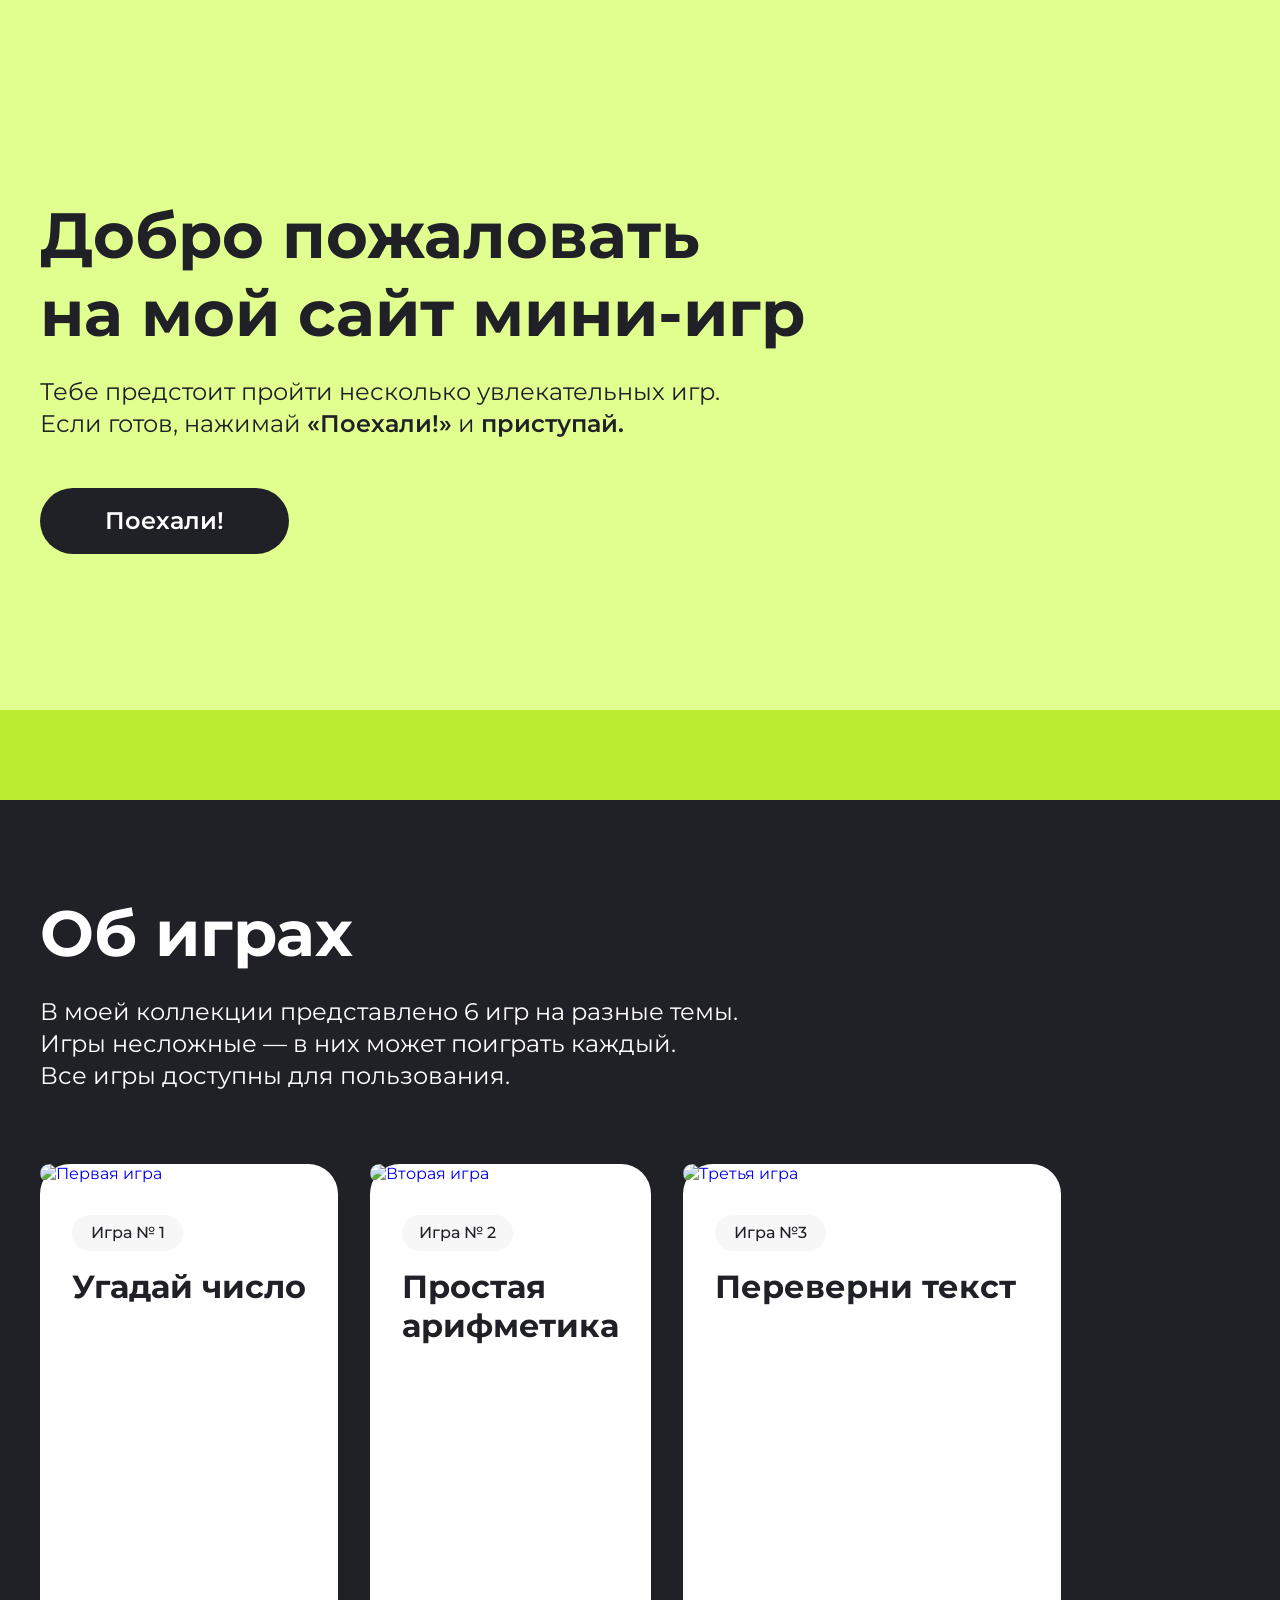
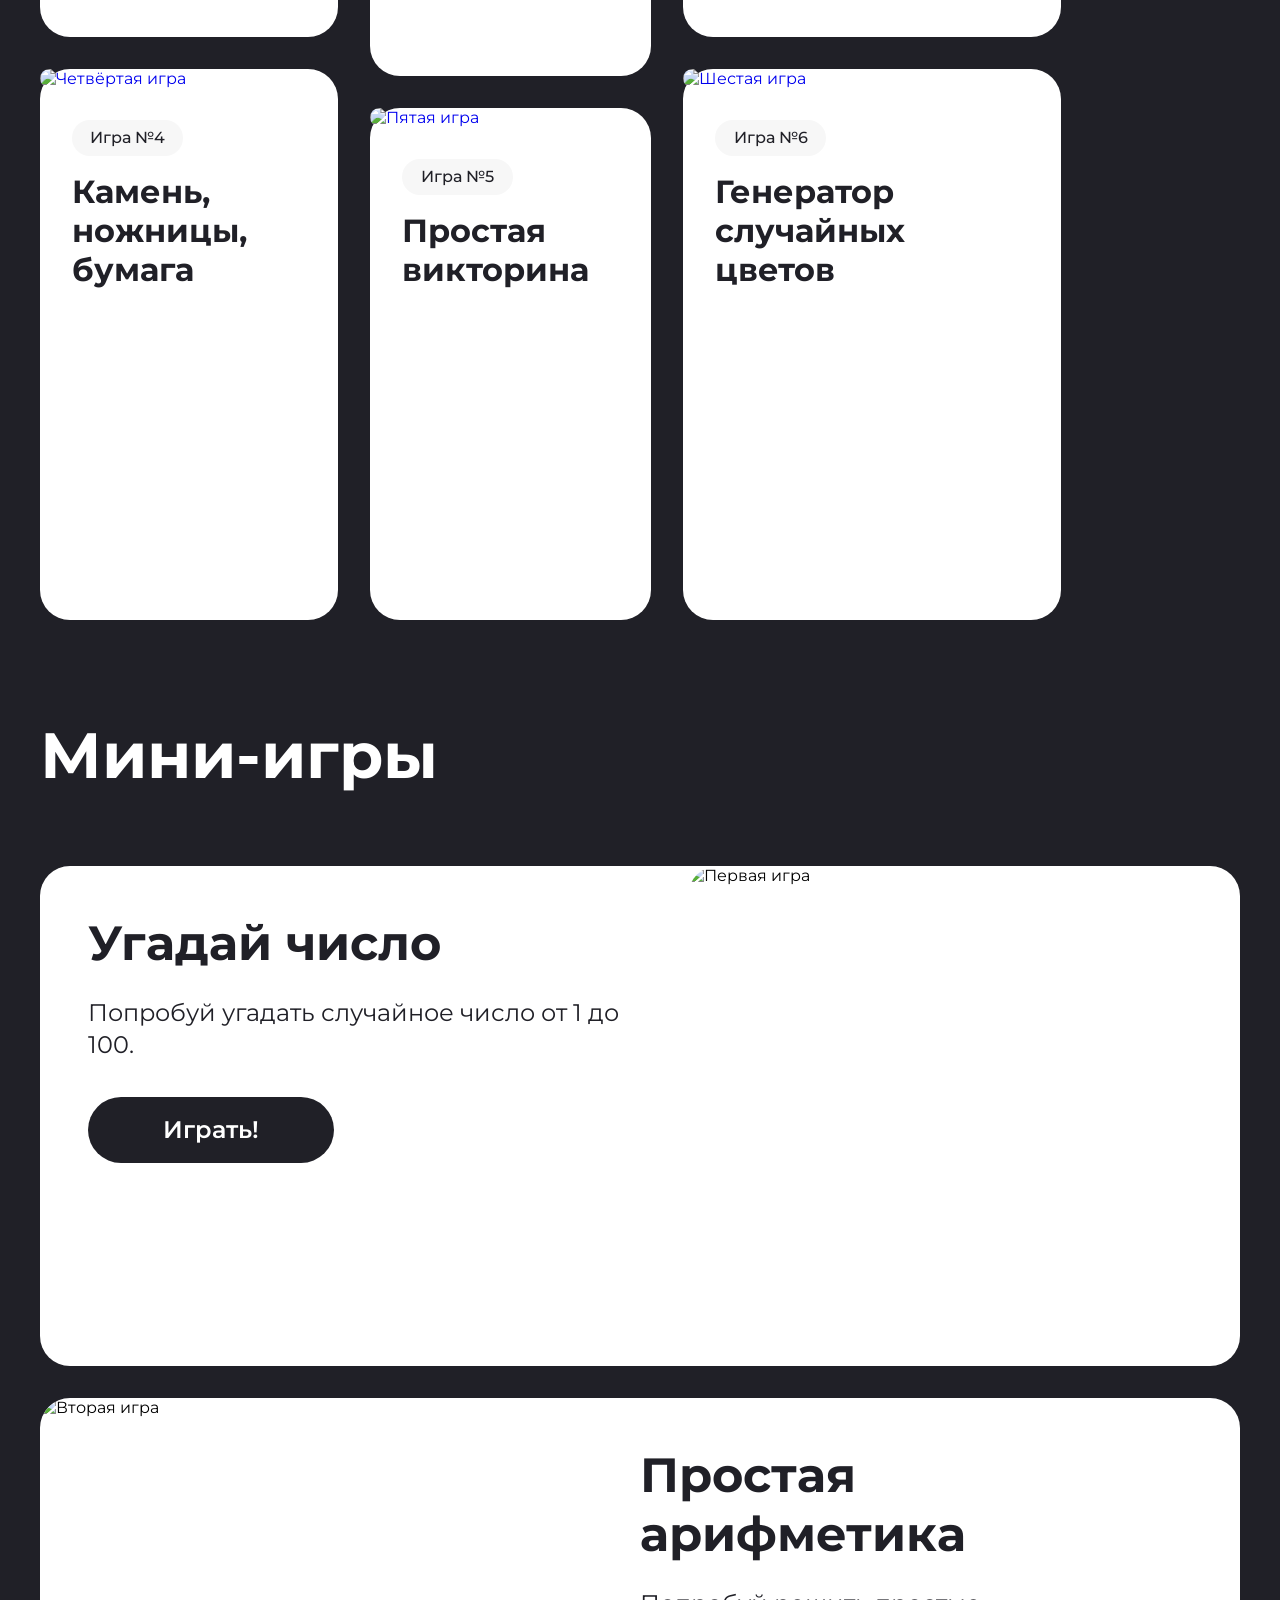
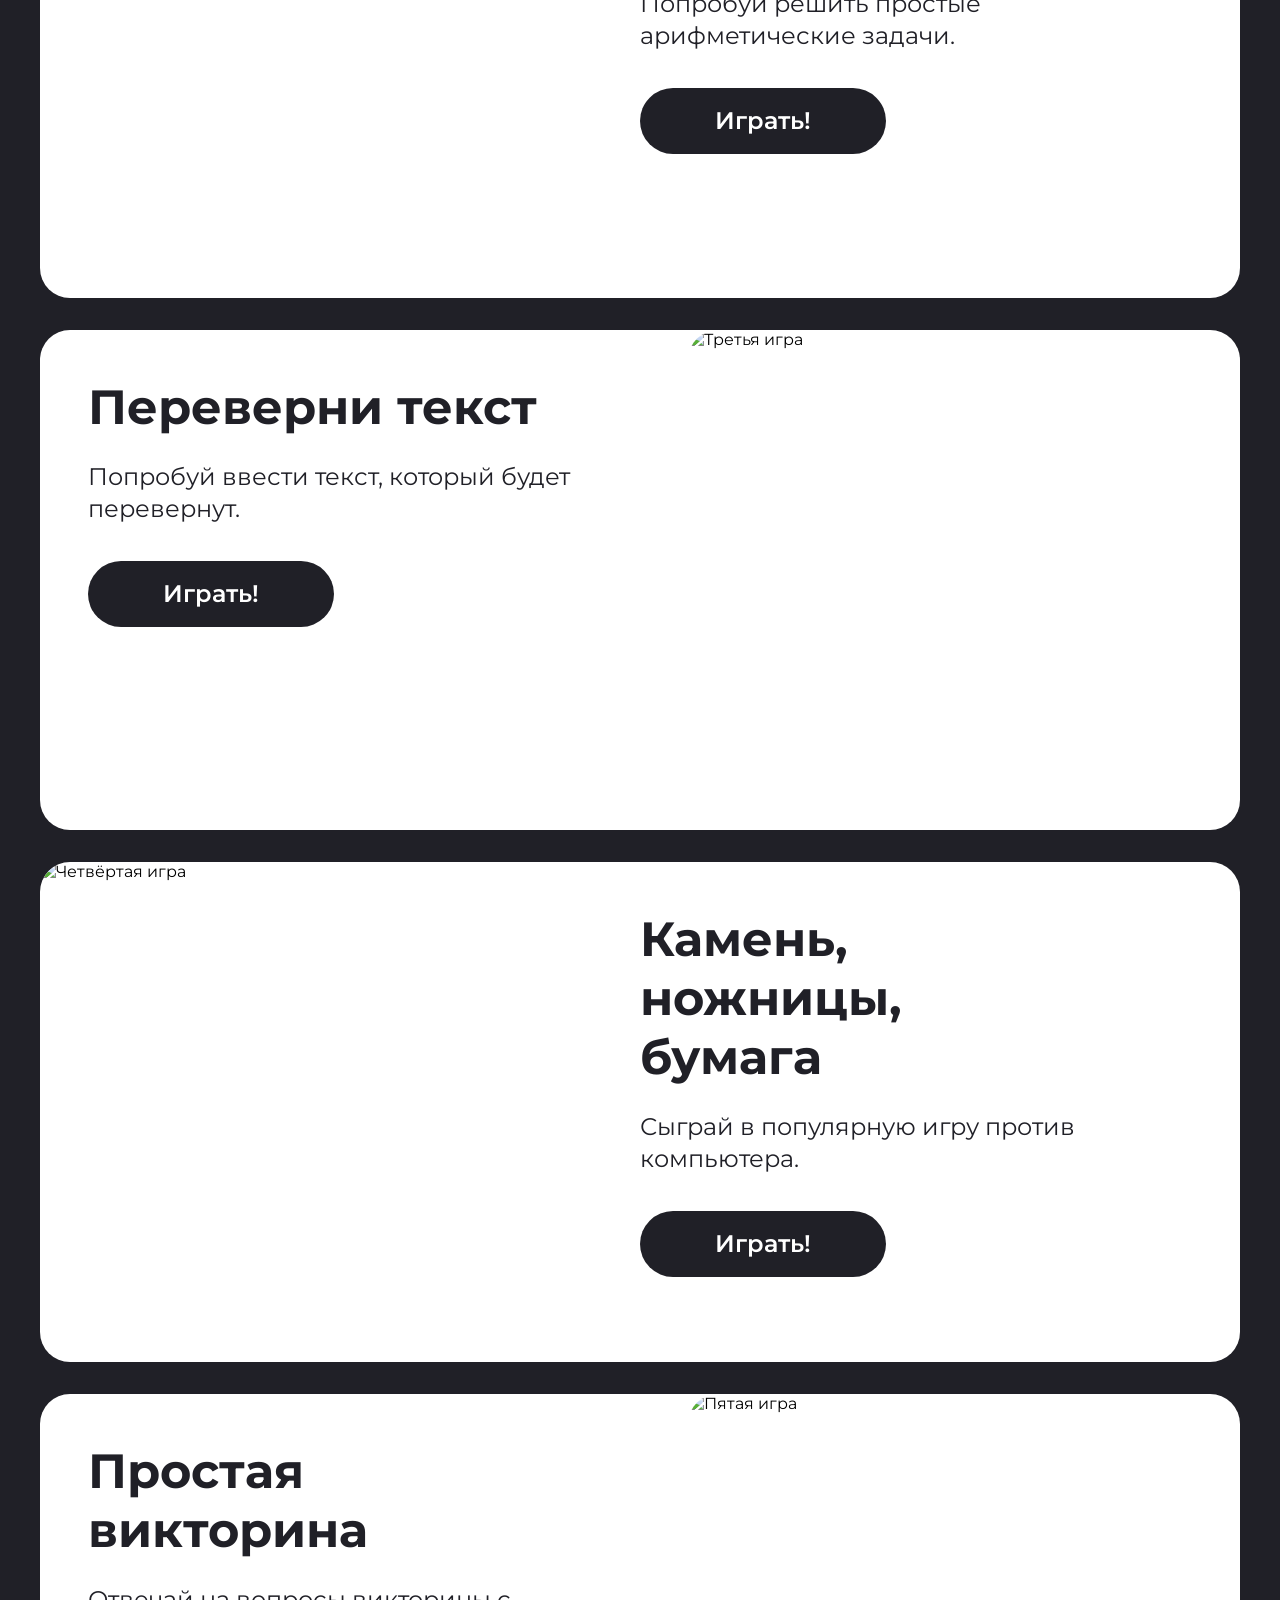
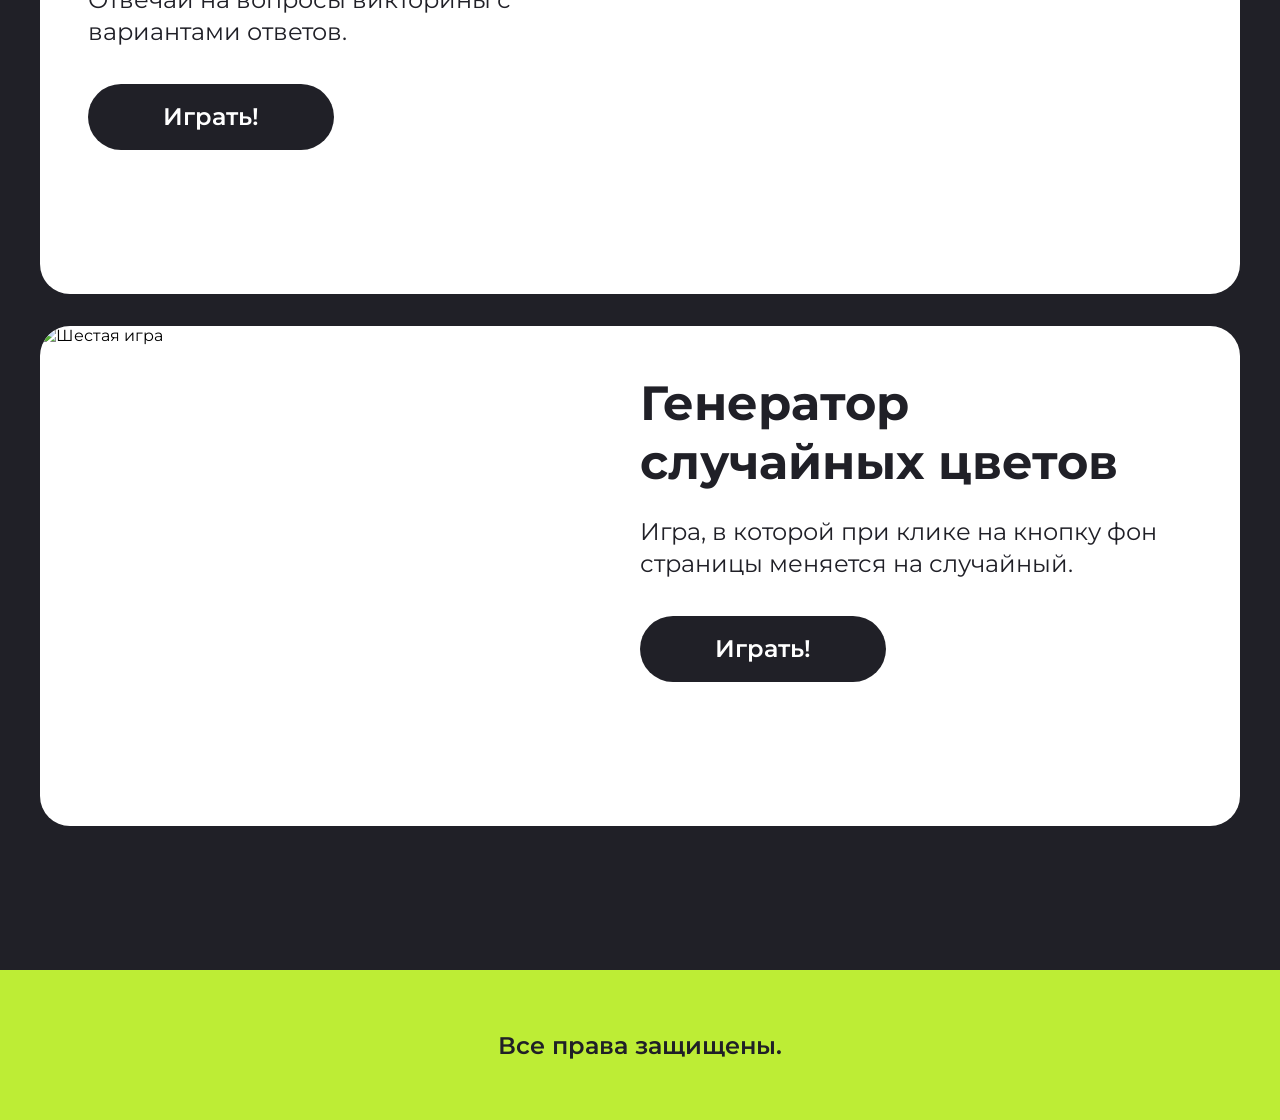
==== index.html @ 0d1b06c2 "Merge pull request #9 from tashidzen/hw-9 Выполнены задания по блоку "Основы работы DOM"." ====
<!DOCTYPE html>
<html lang="en">
<head>
    <meta charset="UTF-8">
    <meta name="viewport" content="width=device-width, initial-scale=1.0">
    <title>Homework1</title>
    <link href="https://fonts.googleapis.com/css2?family=Montserrat:ital,wght@0,100..900;1,100..900&display=swap" rel="stylesheet">
    <link rel="stylesheet" href="style.css">
    <script>
        function firstGame(){
            let num = Math.ceil(Math.random() * 100);
            // console.log(num); // раскомментировать эту строку для проверки
            let userNum = prompt(`Введите целое число от 1 до 100`);
            if (userNum === null) {
                return; // При нажатии на "Отмена", игра завершится
            } else {
                userNum = Number(userNum);
                if (isNaN(userNum)) {
                    alert(`Вы ввели нечисловое значение`);
                } else {
                    while (userNum != num || userNum === num){
                        if (userNum > num) {
                            alert(`Загаданное число меньше введенного Вами`);
                        } else if (userNum < num) {
                            alert(`Загаданное число больше введенного Вами`);
                        } else {
                            alert(`Вы угадали!`);
                            break;
                        }
                        userNum = prompt(`Введите целое число от 1 до 100`);
                        if (userNum === null) {
                            return; // При нажатии на "Отмена", игра завершится
                        } else {
                            userNum = Number(userNum);
                        }
                    }
                }
            }
        }

        function secondGame(){
            let countOfRounds = Number(prompt(`Введите количество раундов:`));
            for (let j = 0; j < countOfRounds; j++){
                let num1 = Math.ceil(Math.random() * 100);
                let num2 = Math.ceil(Math.random() * 100);
                const signs = ['+', '-', '*', '/'];
                let i = Math.floor(Math.random()*4);
                let result = 0;
                switch (i){
                    case 0: 
                        result = num1 + num2; 
                        break;
                    case 1: 
                        result = num1 - num2; 
                        break;
                    case 2: 
                        result = num1 * num2; 
                        break;
                    case 3:
                        while (num1 % num2 !== 0){
                            num1 = Math.ceil(Math.random() * 100);
                            num2 = Math.ceil(Math.random() * 100);
                            if (num1 % num2 === 0){
                                result = num1 / num2; 
                                break;
                            }
                        }
                }
                let userResult = Number(prompt(`Сколько будет ${num1} ${signs[i]} ${num2} ? Введите ответ:`));
                if (userResult === result){
                    alert(`Верно!`);
                } else {
                    alert(`Неверно! Правильный ответ ${result}.`);
                }
            }
        }

        function thirdGame(){
            let userStr = prompt(`Введите текст:`);
            const arr = userStr.split('');
            arr.reverse();
            let reverseStr = arr.join('');
            alert(`Перевёрнутый текст: ${reverseStr}.`);
        }

        function fourthGame(){
            let userChoice = prompt("Введите свой выбор: камень, ножницы или бумага?");
            if (userChoice === null) return;
            userChoice = userChoice.toLowerCase();
            while (userChoice !== null && userChoice !== "камень" && userChoice !== "ножницы" && userChoice !== "бумага"){
                const wantContinue = confirm("Введено отличное от предложенного выбора значение. Повторим игру?");
                if (!wantContinue) {
                    return;
                }
                userChoice = prompt("Введите свой выбор: камень, ножницы или бумага?");
                userChoice = userChoice.toLowerCase();
            }

            const array = ["камень", "ножницы", "бумага"];
            let index = Math.floor(Math.random() * 3);
            let computerChoice = array[index];

            if (userChoice === computerChoice){
                alert(`Ваш выбор: ${userChoice}, выбор соперника: ${computerChoice}. У вас ничья!`)
            } else if ((userChoice === "камень" && computerChoice === "ножницы") || 
                       (userChoice === "ножницы" && computerChoice === "бумага") ||
                       (userChoice === "бумага" && computerChoice === "камень")) {
                alert(`Ваш выбор: ${userChoice}, выбор соперника: ${computerChoice}. Вы выиграли!`)
            } else {
                alert(`Ваш выбор: ${userChoice}, выбор соперника: ${computerChoice}. Вы проиграли :(`)
            }
        }

        function fifthGame(){
        // Массив вопросов и правильных ответов
            const quiz = [
                {
                    question: "Какой цвет у неба?",
                    options: ["1. Красный", "2. Синий", "3. Зеленый"],
                    correctAnswer: 2 // номер правильного ответа
                },
                {
                    question: "Сколько дней в неделе?",
                    options: ["1. Шесть", "2. Семь", "3. Восемь"],
                    correctAnswer: 2
                },
                {
                    question: "Сколько у человека пальцев на одной руке?",
                    options: ["1. Четыре", "2. Пять", "3. Шесть"],
                    correctAnswer: 2
                }
            ];
            
            let correct = 0;
            for (i  = 0; i < quiz.length; i++){
                let userAnswer = Number(prompt(`Введите номер (цифрой) правильного ответа на вопрос "${quiz[i].question}". Варианты ответов: ${quiz[i].options}`));
                if(userAnswer === quiz[i].correctAnswer){
                    correct++;
                }
            }
            alert(`Количество правильных ответов = ${correct}`);
        }
    </script>
</head>
<body>
    <header class="header">
        <div class="header__left-stars"></div>
        <div class="header__right-stars"></div>
        <section class="top center">
            <h1 class="top__heading">
                <span class="top__span">Добро пожаловать</span>
                <span class="top__span">на мой сайт мини-игр</span>
            </h1>
            <p class="top__description">Тебе предстоит пройти несколько увлекательных игр. Если готов, нажимай
                <span class= "top__description top__description--bold">«Поехали!»</span>
                и 
                <span class="top__description top__description--bold">приступай.</span>
                </p>
            <a href="#about-section" class="top__btn">Поехали!</a>
            <a href="#mini-games-section" class="top__btn-mobile">Поехали!</a>
        </section>
        <div class="running-line">
        </div>
    </header>
    <section class="about center">
        <h1 id="about-section" class="about__heading">Об играх</h1>
        <p class="about__description">
            <span class="about__span">В моей коллекции представлено 6 игр на разные темы.</span>
            <span class="about__span">Игры несложные — в них может поиграть каждый.</span>
            <span class="about__span">Все игры доступны для пользования.</span>
        </p>
        <div class="game">
            <div class="two-games">
                <article class="game__item game__item--minsize">
                    <a href="#game1">
                        <img class="game__img" src="./images/first_game.svg" alt="Первая игра">
                        <div class="game__block">
                            <span class="game__order">Игра № 1</span>
                            <h2 class="game__name">Угадай число</h2>
                        </div>
                    </a>
                </article>
                <article class="game__item game__item--maxsize">
                    <a href="#game4">
                        <img class="game__img" src="./images/fourth_game.jpg" alt="Четвёртая игра">
                        <div class="game__block">
                            <span class="game__order">Игра №4</span>
                            <h2 class="game__name">
                                <span class="game__test-transfer">Камень,</span>
                                <span class="game__test-transfer">ножницы,</span>
                                <span class="game__test-transfer">бумага</span>
                            </h2>
                        </div>
                    </a>
                </article>
            </div>
            <div class="two-games">
                <article class="game__item game__item--mediumsize">
                    <a href="#game2">
                        <img class="game__img" src="./images/second_game.svg" alt="Вторая игра">
                        <div class="game__block">
                            <span class="game__order">Игра № 2</span>
                            <h2 class="game__name">
                                <span class="game__test-transfer">Простая</span>
                                <span class="game__test-transfer">арифметика</span>
                            </h2>
                        </div>
                    </a>
                </article>                
                <article class="game__item game__item--mediumsize">
                    <a href="#game5">
                        <img class="game__img" src="./images/fifth_game.svg" alt="Пятая игра">
                        <div class="game__block">
                            <span class="game__order">Игра №5</span>
                            <h2 class="game__name">
                                <span class="game__test-transfer">Простая</span>
                                <span class="game__test-transfer">викторина</span>
                            </h2>
                        </div>
                    </a>
                </article>
            </div>
            <div class="two-games">
                <article class="game__item game__item--minsize">
                    <a href="#game3">
                        <img class="game__img" src="./images/third_game.svg" alt="Третья игра">
                        <div class="game__block">
                            <span class="game__order">Игра №3</span>
                            <h2 class="game__name">Переверни текст</h2>
                        </div>
                    </a>
                </article>
                <article class="game__item game__item--maxsize">
                    <a href="#game6">
                        <img class="game__img" src="./images/sixth_game.svg" alt="Шестая игра">
                        <div class="game__block">
                            <span class="game__order">Игра №6</span>
                            <h2 class="game__name">
                                <span>Генератор</span>
                                <span>случайных</span>
                                <span>цветов</span>
                            </h2>
                        </div>
                    </a>
                </article>
            </div>
        </div>
    </section>
    <section id="mini-games-section" class="mini-games center">
        <div class="mini-games__top-stars"></div>
        <div class="mini-games__bottom-stars"></div>
        <h1 class="mini-games__heading">Мини-игры</h1>
        <div class="game game--flex">
            <article id="game1" class="game__item game__item--mini-games">
                <img class="game__img" src="./images/first_game.svg" alt="Первая игра">
                <div class="game__block game__block--mini-games">
                    <h2 class="game__name game__name--mini-games">Угадай число</h2>
                    <p class="game__description">Попробуй угадать случайное число от 1 до 100.</p>
                    <button onclick="firstGame()" class="game__btn">Играть!</button>
                </div>
            </article>
            <article id="game2" class="game__item game__item--mini-games game__item--reverse">
                <img class="game__img" src="./images/second_game.svg" alt="Вторая игра">
                <div class="game__block game__block--mini-games">
                    <h2 class="game__name game__name--mini-games">
                        <span class="game__test-transfer">Простая</span>
                        <span class="game__test-transfer">арифметика</span>
                    </h2>
                    <p class="game__description">Попробуй решить простые арифметические задачи.</p>
                    <button onclick="secondGame()" class="game__btn">Играть!</button>
                </div>
            </article>
            <article id="game3" class="game__item game__item--mini-games">
                <img class="game__img" src="./images/third_game.svg" alt="Третья игра">
                <div class="game__block game__block--mini-games">
                    <h2 class="game__name game__name--mini-games">Переверни текст</h2>
                    <p class="game__description">Попробуй ввести текст, который будет перевернут.</p>
                    <button onclick="thirdGame()" class="game__btn">Играть!</button>
                </div>
            </article>
            <article id="game4" class="game__item game__item--mini-games game__item--reverse">
                <img class="game__img" src="./images/fourth_game.jpg" alt="Четвёртая игра">
                <div class="game__block game__block--mini-games">
                    <h2 class="game__name game__name--mini-games">
                        <span class="game__test-transfer">Камень,</span>
                        <span class="game__test-transfer">ножницы,</span>
                        <span class="game__test-transfer">бумага</span>
                    </h2>
                    <p class="game__description">Сыграй в популярную игру против компьютера.</p>
                    <button onclick="fourthGame()" class="game__btn">Играть!</button>
                </div>
            </article>
            <article id="game5" class="game__item game__item--mini-games">
                <img class="game__img" src="./images/fifth_game.svg" alt="Пятая игра">
                <div class="game__block game__block--mini-games">
                    <h2 class="game__name game__name--mini-games">
                        <span class="game__test-transfer">Простая</span>
                        <span class="game__test-transfer">викторина</span>
                    </h2>
                    <p class="game__description">Отвечай на вопросы викторины с вариантами ответов.</p>
                    <button onclick="fifthGame()" class="game__btn">Играть!</button>
                </div>
            </article>
            <article id="game6" class="game__item game__item--mini-games game__item--reverse">
                <img class="game__img" src="./images/sixth_game.svg" alt="Шестая игра">
                <div class="game__block game__block--mini-games">
                    <h2 class="game__name game__name--mini-games">
                        <span>Генератор</span>
                        <span>случайных</span>
                        <span>цветов</span>
                    </h2>
                    <p class="game__description">Игра, в которой при клике на кнопку фон страницы меняется на случайный.</p>
                    <button class="game__btn">Играть!</button>
                </div>
            </article>
        </div>
    </section>
    <footer class="footer">
        <p class="footer__text">Все права защищены.</p>
    </footer>
</body>
</html>
---- style.css ----
* {
  margin: 0;
  padding: 0;
  text-decoration: none;
  scroll-behavior: smooth;
}

body {
  font-family: "Montserrat", sans-serif;
}

button {
  font-family: inherit;
}

.center {
  padding-left: calc(50% - 600px);
  padding-right: calc(50% - 600px);
}

.header {
  height: 800px;
  background-color: #E1FF8F;
  background-image: url(./images/GroupStar.svg);
  background-position: right;
  background-repeat: no-repeat;
  z-index: 1;
  position: relative;
}
.header__left-stars {
  position: absolute;
  width: 100%;
  height: 100%;
}
.header__left-stars::before, .header__left-stars::after {
  content: "";
  position: absolute;
  display: block;
  background-repeat: no-repeat;
}
.header__left-stars::before {
  background-image: url(./images/LeftColorStar.svg);
  width: 57px;
  height: 57px;
  left: 63px;
  top: 94px;
}
.header__left-stars::after {
  background-image: url(./images/LeftStar.svg);
  width: 35px;
  height: 35px;
  left: 156px;
  top: 69px;
}
.header__right-stars {
  position: absolute;
  width: 100%;
  height: 100%;
}
.header__right-stars::before, .header__right-stars::after {
  content: "";
  position: absolute;
  display: block;
  background-repeat: no-repeat;
}
.header__right-stars::before {
  background-image: url(./images/RightColorStar.svg);
  width: 37px;
  height: 37px;
  left: 948px;
  top: 538px;
}
.header__right-stars::after {
  background-image: url(./images/RightStar.svg);
  width: 83px;
  height: 83px;
  left: 1013px;
  top: 568px;
}

.top {
  position: relative;
  padding-top: 196px;
  padding-bottom: 156px;
}
.top__heading {
  color: #202027;
  font-size: 64px;
  font-weight: 700;
  line-height: 78px;
  letter-spacing: 0;
  text-align: left;
  max-width: 768px;
}
.top__span {
  display: block;
}
.top__description {
  color: #202027;
  font-size: 24px;
  font-weight: 400;
  line-height: 32px;
  letter-spacing: 0;
  text-align: left;
  max-width: 720px;
  padding-top: 24px;
  padding-bottom: 48px;
}
.top__description--bold {
  font-weight: 600;
}
.top__btn {
  display: inline-block;
  padding: 16px 65px;
  background: #202027;
  color: #FFFFFF;
  border: none;
  border-radius: 60px;
  cursor: pointer;
  font-size: 24px;
  font-weight: 600;
  line-height: 141.69%;
  text-align: center;
  transition: 0.3s;
}
.top__btn:hover {
  background-color: #FFFFFF;
  color: #202027;
}
.top__btn-mobile {
  display: none;
}

.running-line {
  height: 90px;
  background-color: #BCEC30;
}

.about {
  padding-bottom: 50px;
  background-color: #202027;
  background-image: url(./images/BigStar.svg);
  background-position: right 111px;
  background-repeat: no-repeat;
}
.about::before, .about::after {
  content: "";
  position: absolute;
  display: block;
  z-index: 0;
}
.about::before {
  background-image: url(./images/MiniStarAboutGames.svg);
  background-repeat: no-repeat;
  width: 32px;
  height: 32px;
  left: 28px;
  top: 1570px;
}
.about::after {
  background-image: url(./images/BigStarAboutGames.svg);
  background-repeat: no-repeat;
  width: 55px;
  height: 55px;
  left: 45px;
  top: 1622px;
}
.about__heading {
  color: #FFFFFF;
  font-size: 64px;
  font-weight: 700;
  line-height: 78px;
  letter-spacing: 0;
  text-align: left;
  padding-top: 94px;
  margin-bottom: 24px;
}
.about__description {
  color: #FFFFFF;
  font-size: 24px;
  font-weight: 400;
  line-height: 32px;
  letter-spacing: 0;
  text-align: left;
  margin-bottom: 72px;
}
.about__span {
  display: block;
}

.game {
  display: flex;
  gap: 32px;
}
.game--flex {
  display: flex;
  flex-direction: column;
  align-items: center;
  gap: 32px;
}
.game__item {
  background-color: #FFFFFF;
  border-radius: 30px;
  max-width: 378px;
  width: 100%;
  display: flex;
  flex-direction: column;
  transition: transform 0.8s;
}
.game__item--minsize {
  min-height: 473px;
}
.game__item--mediumsize {
  min-height: 512px;
}
.game__item--maxsize {
  min-height: 551px;
}
.game__item--mini-games {
  background-color: #FFFFFF;
  border-radius: 30px;
  max-width: 1200px;
  width: 100%;
  height: 500px;
  display: flex;
  flex-direction: row-reverse;
  overflow: hidden;
}
.game__item--reverse {
  display: flex;
  flex-direction: row;
}
.game__item:hover {
  transform: scale(1.1);
}
.game__item--mini-games:hover {
  transition: none;
  transform: none;
}
.game__img {
  border-radius: 30px;
  width: 100%;
  height: auto;
  display: block;
}
.game__block {
  margin: 32px 32px 36px 32px;
  display: flex;
  flex-direction: column;
  gap: 16px;
  justify-content: flex-start;
}
.game__block--mini-games {
  margin: 48px 48px 203px 48px;
  display: block;
  max-width: 600px;
  width: 100%;
}
.game__order {
  box-sizing: border-box;
  border-radius: 53px;
  background-color: #F7F7F7;
  font-size: 16px;
  font-weight: 500;
  line-height: 110%;
  max-width: 111px;
  padding: 9px 16px;
  text-align: center;
  color: #202027;
}
.game__test-transfer {
  display: block;
}
.game__name {
  color: #202027;
  font-size: 32px;
  font-weight: 700;
  line-height: 39px;
}
.game__name--mini-games {
  margin-bottom: 24px;
  font-size: 48px;
  line-height: 59px;
  text-align: left;
}
.game__description {
  color: #202027;
  font-size: 24px;
  font-weight: 400;
  line-height: 32px;
  letter-spacing: 0;
  text-align: left;
  margin-bottom: 36px;
}
.game__btn {
  color: #FFFFFF;
  font-size: 24px;
  font-weight: 600;
  line-height: 141.69%;
  letter-spacing: 0;
  text-align: center;
  border-radius: 60px;
  background: #202027;
  border: none;
  padding: 16px 75px;
  transition: 0.3s;
}
.game__btn:hover {
  background-color: #FFFFFF;
  color: #202027;
  border: 1px solid #202027;
}

.two-games {
  display: flex;
  flex-direction: column;
  gap: 32px;
}

.mini-games {
  padding-top: 46px;
  padding-bottom: 144px;
  background-color: #202027;
}
.mini-games__top-stars::before, .mini-games__top-stars::after {
  content: "";
  position: absolute;
  display: block;
  z-index: 0;
}
.mini-games__top-stars::before {
  background-image: url(./images/MiniStarAboutGames.svg);
  background-repeat: no-repeat;
  width: 35px;
  height: 35px;
  left: 1281px;
  top: 2363px;
}
.mini-games__top-stars::after {
  background-image: url(./images/BigStarAboutGames.svg);
  background-repeat: no-repeat;
  width: 69px;
  height: 69px;
  left: 1326px;
  top: 2396px;
}
.mini-games__bottom-stars::before, .mini-games__bottom-stars::after {
  content: "";
  position: absolute;
  display: block;
  z-index: 0;
}
.mini-games__bottom-stars::before {
  background-image: url(./images/MiniStarAboutGames.svg);
  background-repeat: no-repeat;
  width: 41px;
  height: 41px;
  left: 1249px;
  top: 5684px;
  transform: rotate(-5.45deg);
}
.mini-games__bottom-stars::after {
  background-image: url(./images/BigStarAboutGames.svg);
  background-repeat: no-repeat;
  width: 69px;
  height: 69px;
  left: 1319px;
  top: 5636px;
  transform: rotate(-5.45deg);
}
.mini-games__heading {
  color: #FFFFFF;
  font-size: 64px;
  font-weight: 700;
  line-height: 78px;
  letter-spacing: 0;
  text-align: left;
  margin-bottom: 72px;
}

.footer {
  background-color: #BDED35;
  height: 150px;
}
.footer__text {
  color: #202027;
  font-size: 24px;
  font-weight: 600;
  line-height: 29px;
  letter-spacing: 0;
  text-align: center;
  padding-top: 61px;
}

@media (min-width: 768px) and (max-width: 1024px) {
  .center {
    padding-left: calc(50% - 344px);
    padding-right: calc(50% - 344px);
  }
  .header__left-stars::before {
    left: 38px;
    top: 97px;
  }
  .header__left-stars::after {
    left: 92px;
    top: 64px;
  }
  .header__right-stars::before {
    left: 273px;
    top: 557px;
  }
  .header__right-stars::after {
    left: 304px;
    top: 580px;
  }
  .game {
    flex-direction: column;
    align-items: center;
  }
  .game--flex {
    gap: 24px;
  }
  .game__item--mini-games {
    width: 343px;
    height: 100%;
    flex-direction: column;
  }
  .game__item--reverse {
    flex-direction: column;
  }
  .game__img {
    display: block;
    overflow: hidden;
  }
  .game__block--mini-games {
    margin: 29px 29px 33px 29px;
    display: block;
    width: 284px;
  }
  .game__name--mini-games {
    font-size: 32px;
    font-weight: 700;
    line-height: 39px;
    text-align: left;
    margin-bottom: 16px;
  }
  .game__description {
    font-size: 16px;
    line-height: 20px;
    margin-bottom: 32px;
  }
  .game__btn {
    font-size: 16px;
    border-radius: 60px;
    border: none;
    padding: 16px 110px;
  }
  .game__btn:hover {
    background-color: #202027;
    color: #FFFFFF;
    border: none;
  }
  .mini-games {
    padding-top: 48px;
    padding-bottom: 10px;
  }
}
@media (max-width: 767px) {
  .center {
    padding-left: 41px;
    padding-right: 41px;
  }
  .header {
    height: 700px;
    background-image: url(./images/MobileBigStar.svg);
    background-position: top right;
  }
  .header__left-stars::before {
    width: 35px;
    height: 35px;
    background-size: contain;
    left: 38px;
    top: 97px;
  }
  .header__left-stars::after {
    width: 21px;
    height: 21px;
    background-size: contain;
    left: 92px;
    top: 64px;
  }
  .header__right-stars::before {
    width: 18px;
    height: 18px;
    background-size: contain;
    left: 273px;
    top: 557px;
  }
  .header__right-stars::after {
    width: 39px;
    height: 41px;
    background-size: contain;
    left: 304px;
    top: 580px;
  }
  .top {
    padding-top: 147px;
    padding-bottom: 131px;
    display: flex;
    height: 371px;
    flex-direction: column;
    justify-content: center;
  }
  .top__heading {
    font-size: 40px;
    line-height: 49px;
    text-align: center;
  }
  .top__description {
    font-size: 16px;
    line-height: 20px;
    text-align: center;
    padding-bottom: 36px;
  }
  .top__btn {
    display: none;
  }
  .top__btn-mobile {
    padding: 16px 103px;
    font-size: 16px;
    font-weight: 600;
    text-align: center;
    max-width: 285px;
    box-sizing: border-box;
    margin: 0 auto;
    display: inline-block;
    background: #202027;
    color: #FFFFFF;
    border: none;
    border-radius: 60px;
    cursor: pointer;
    line-height: 142%;
  }
  .running-line {
    height: 52px;
  }
  .about {
    display: none;
  }
  .game--flex {
    gap: 24px;
  }
  .game__item--mini-games {
    width: 343px;
    height: 100%;
    flex-direction: column;
  }
  .game__item--reverse {
    flex-direction: column;
  }
  .game__img {
    display: block;
    overflow: hidden;
  }
  .game__block--mini-games {
    margin: 29px 29px 33px 29px;
    display: block;
    width: 284px;
  }
  .game__name--mini-games {
    font-size: 32px;
    font-weight: 700;
    line-height: 39px;
    text-align: left;
    margin-bottom: 16px;
  }
  .game__description {
    font-size: 16px;
    line-height: 20px;
    margin-bottom: 32px;
  }
  .game__btn {
    font-size: 16px;
    border-radius: 60px;
    border: none;
    padding: 16px 110px;
  }
  .game__btn:hover {
    background-color: #202027;
    color: #FFFFFF;
    border: none;
  }
  .mini-games {
    padding-top: 48px;
    padding-bottom: 10px;
  }
  .mini-games__top-stars::before, .mini-games__top-stars::after {
    display: none;
  }
  .mini-games__bottom-stars::before, .mini-games__bottom-stars::after {
    display: none;
  }
  .mini-games__heading {
    font-size: 40px;
    line-height: 49px;
    text-align: left;
    margin-bottom: 48px;
    margin-left: -25px;
  }
  .footer {
    height: 100px;
  }
  .footer__text {
    font-size: 16px;
    line-height: 20px;
    text-align: center;
    padding-top: 40px;
  }
}/*# sourceMappingURL=style.css.map */
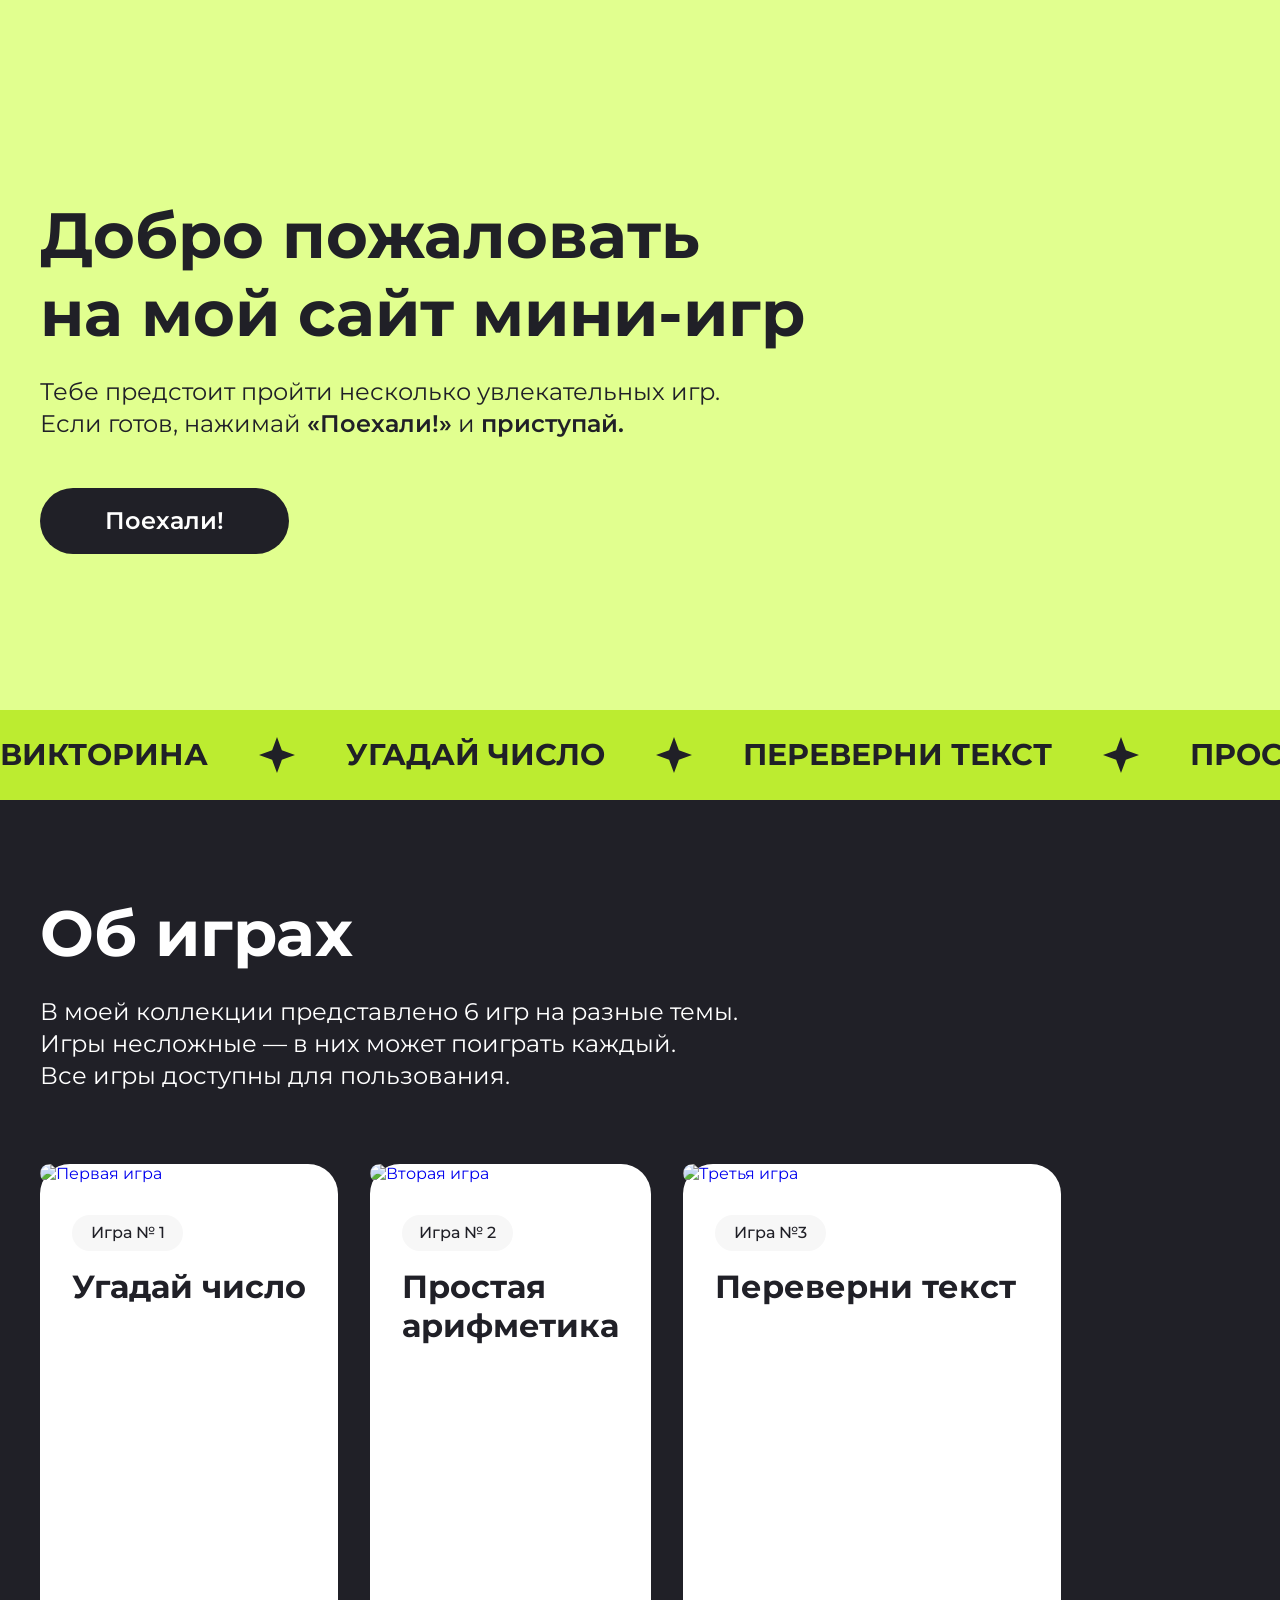
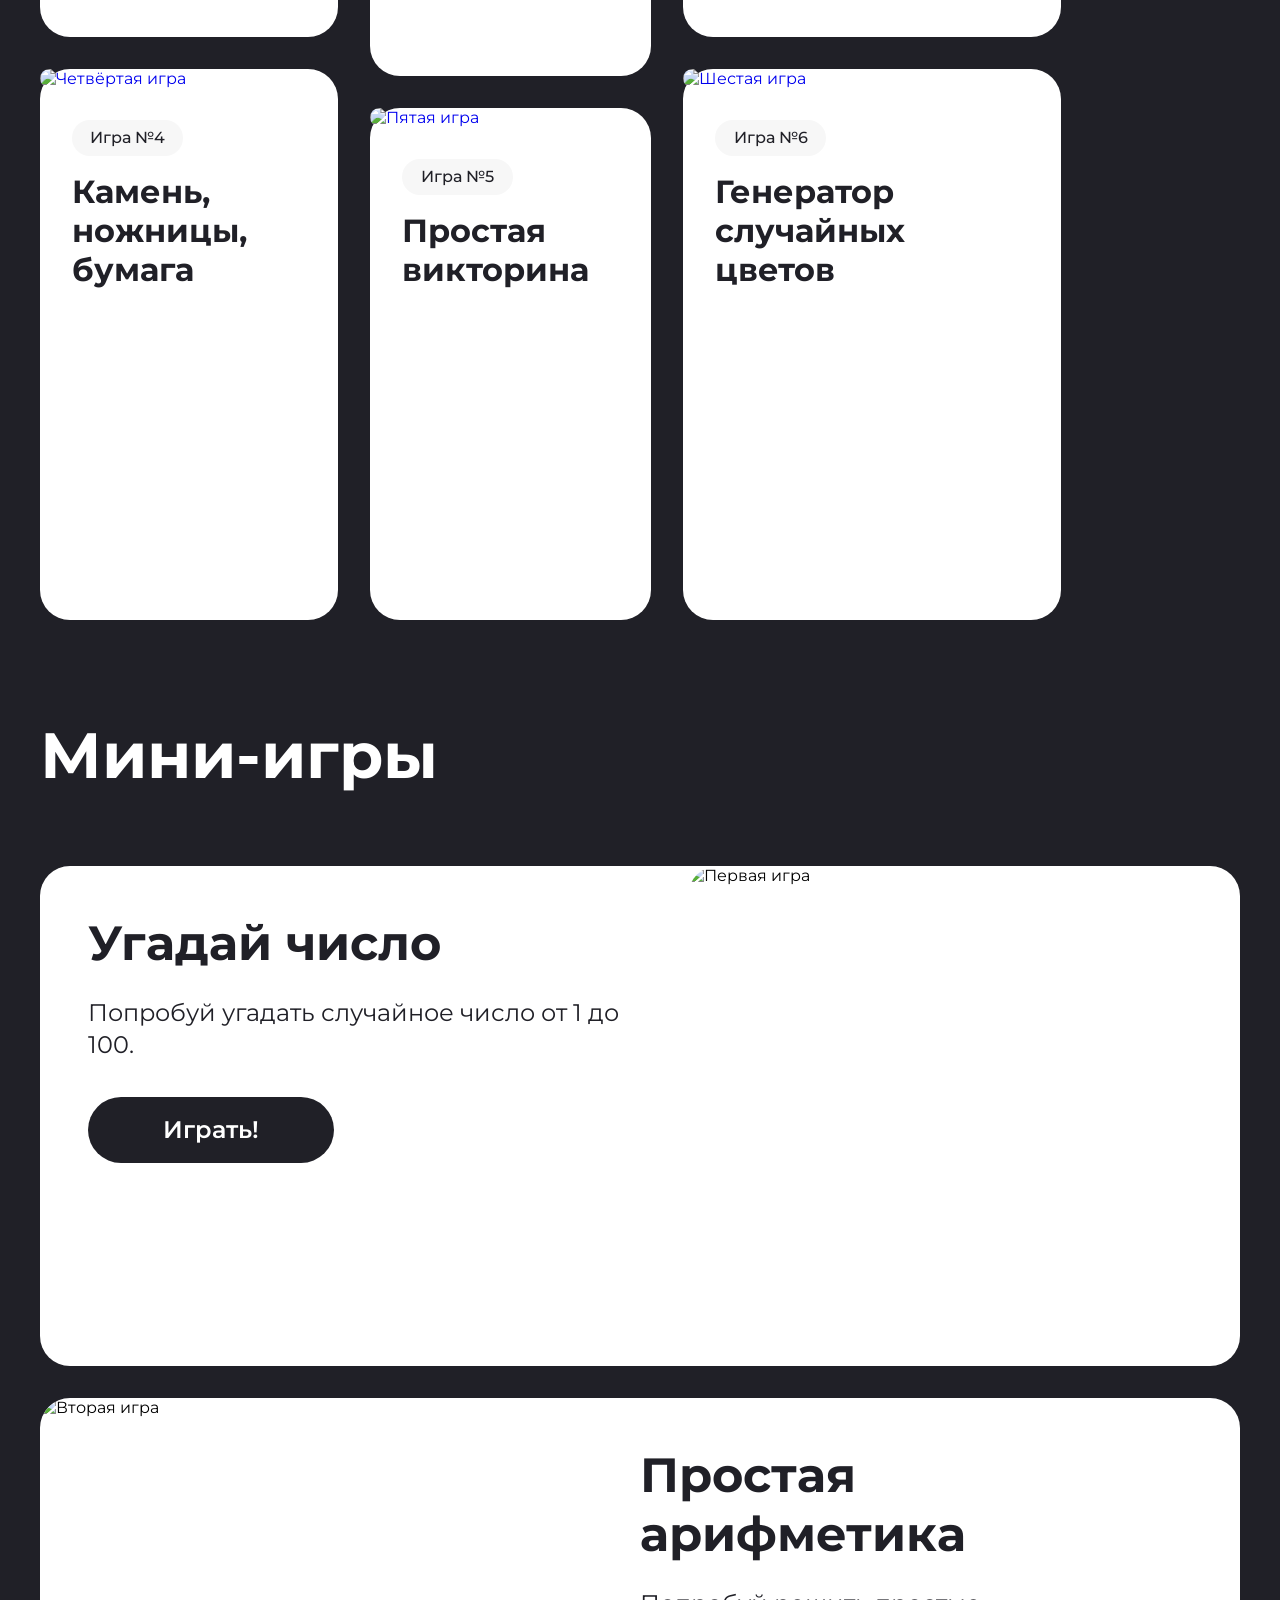
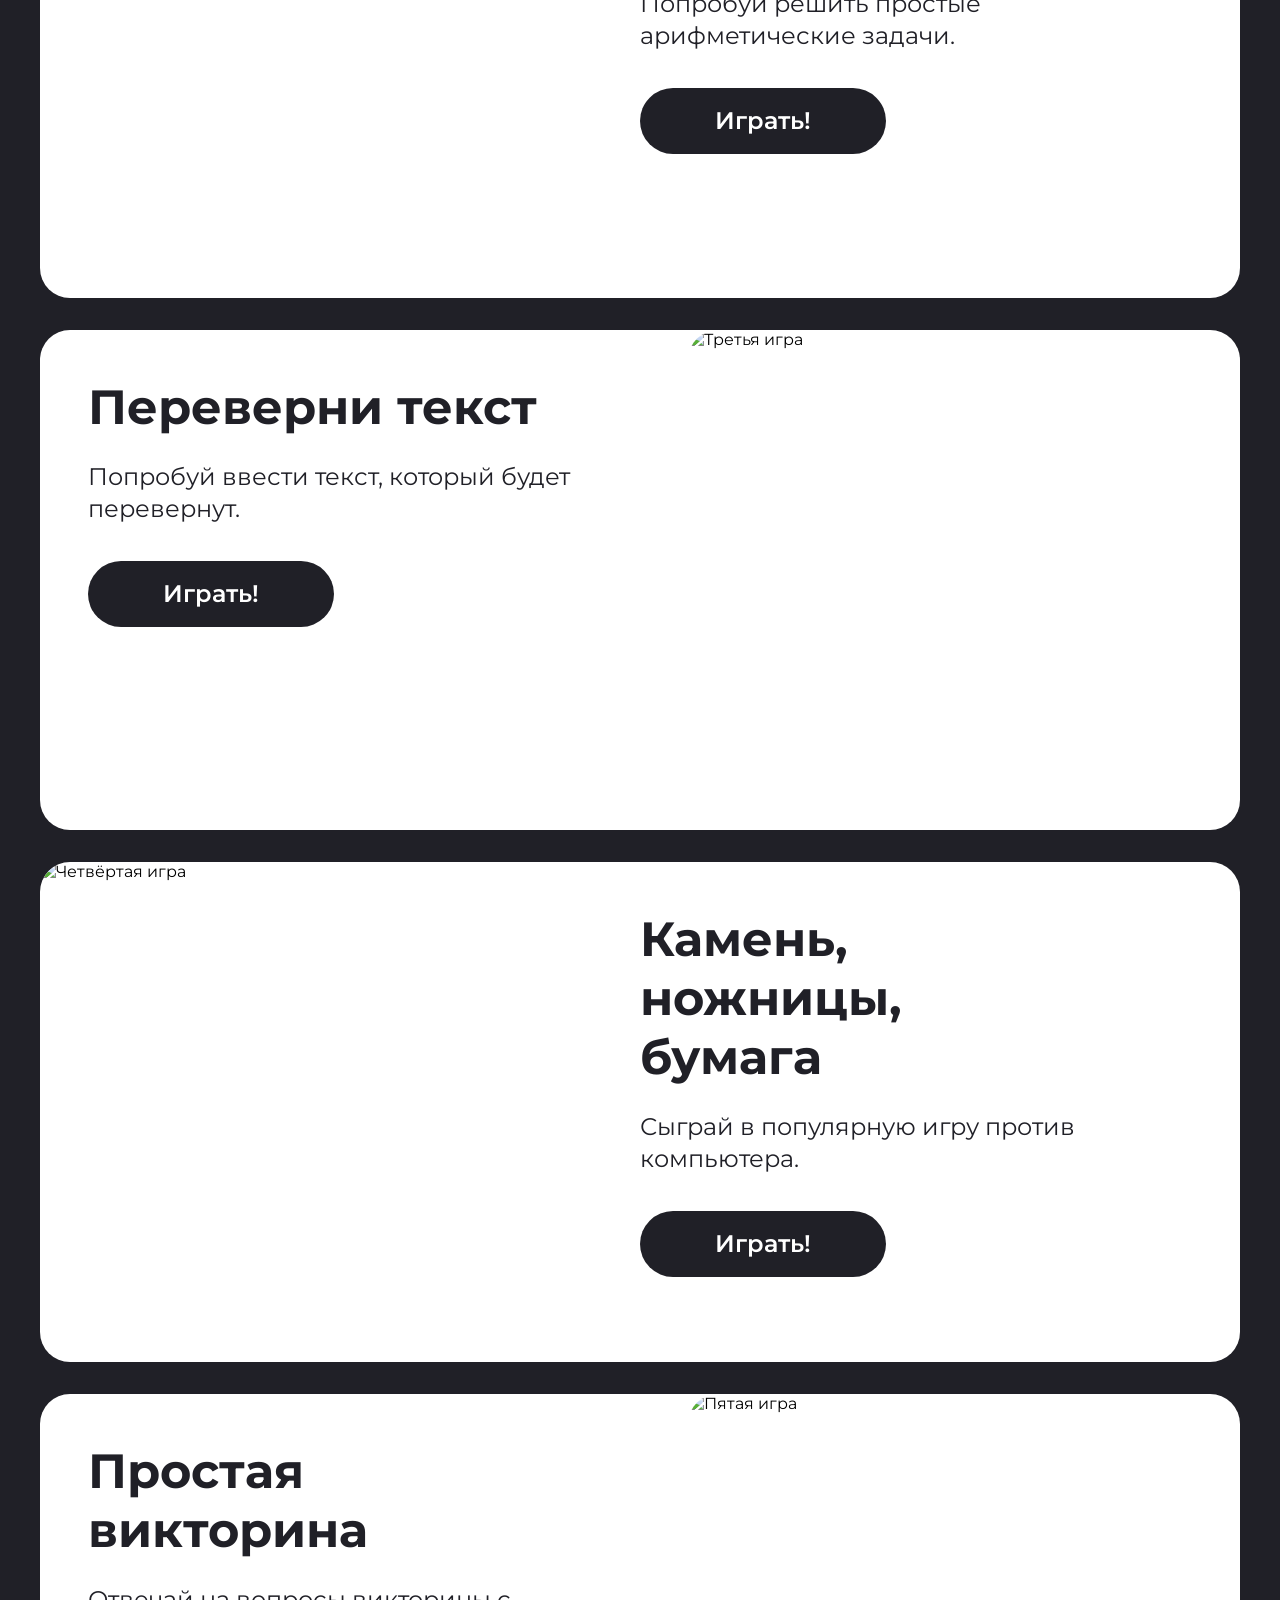
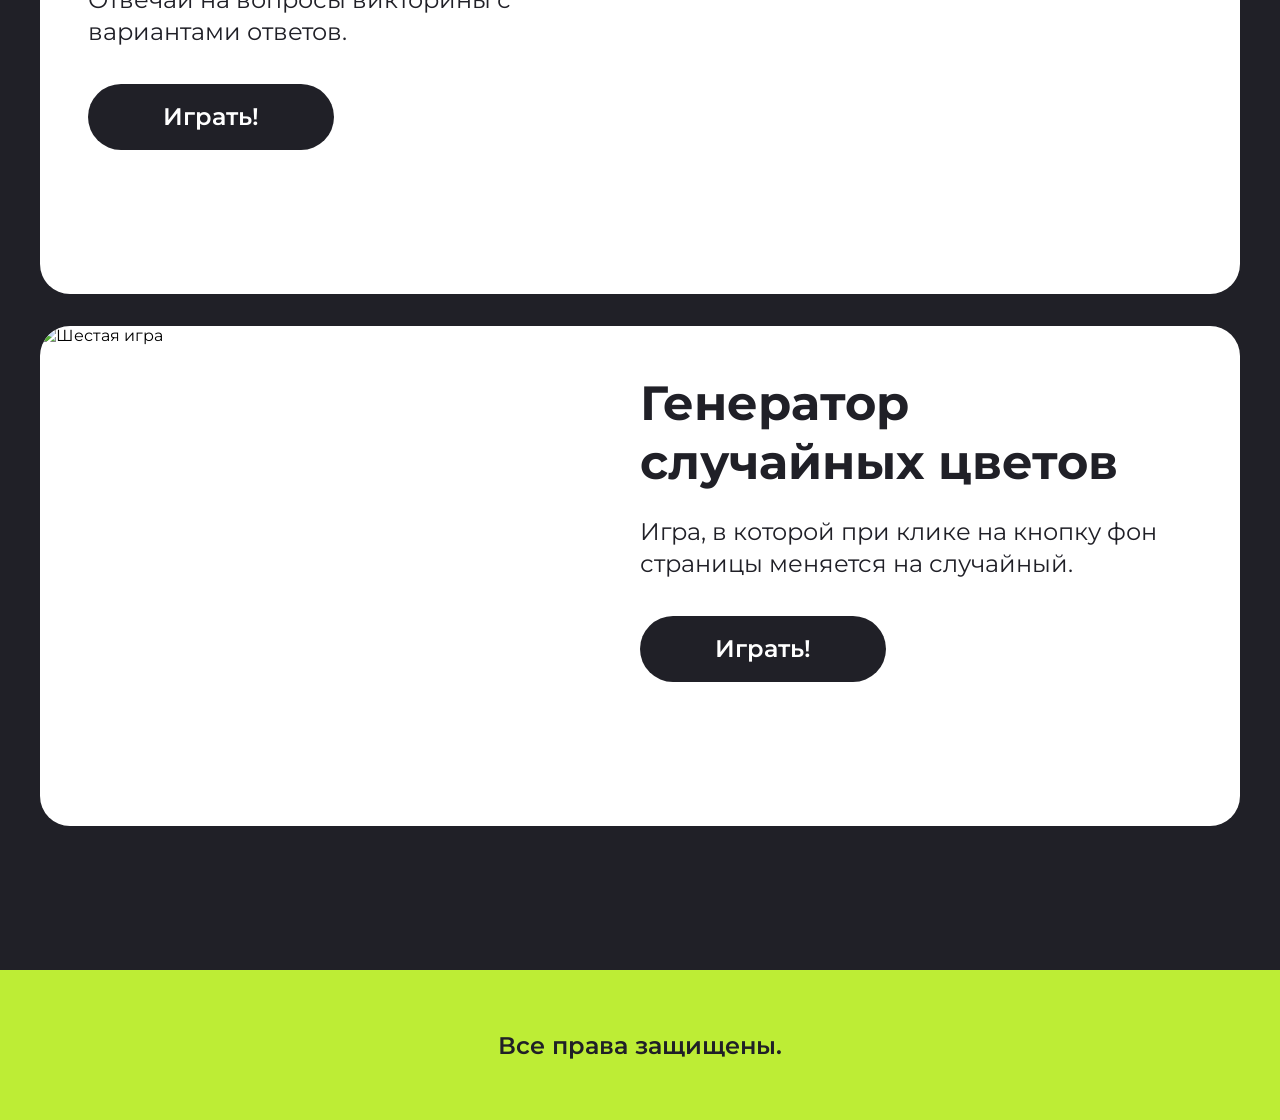
==== commit f1f459d4: "Реализована полоса прокрутки. ИСключены лишние файлы из проекта." ====
--- a/index.html
+++ b/index.html
@@ -140,6 +140,15 @@
             }
             alert(`Количество правильных ответов = ${correct}`);
         }
+
+        function sixthGame(){
+            const backgroundAbout = document.querySelector('.about');
+            const backgroundMiniGames = document.querySelector('.mini-games');
+            const btn = document.querySelector('.game__btn--six');
+            const randomColor = '#' + Math.floor(Math.random()*16777215).toString(16);
+            backgroundAbout.style.backgroundColor = randomColor;
+            backgroundMiniGames.style.backgroundColor = randomColor;
+        }
     </script>
 </head>
 <body>
@@ -160,6 +169,32 @@
             <a href="#mini-games-section" class="top__btn-mobile">Поехали!</a>
         </section>
         <div class="running-line">
+            <div class="running-line__box">
+                <p class="running-line__text">ВИКТОРИНА</p>
+                <svg width="36" height="36" viewBox="0 0 36 36" fill="none" xmlns="http://www.w3.org/2000/svg">
+                <path d="M18 0L22.8616 13.1384L36 18L22.8616 22.8616L18 36L13.1384 22.8616L0 18L13.1384 13.1384L18 0Z" fill="#202027"/>
+                </svg>
+                <p class="running-line__text">УГАДАЙ ЧИСЛО</p>
+                <svg width="36" height="36" viewBox="0 0 36 36" fill="none" xmlns="http://www.w3.org/2000/svg">
+                <path d="M18 0L22.8616 13.1384L36 18L22.8616 22.8616L18 36L13.1384 22.8616L0 18L13.1384 13.1384L18 0Z" fill="#202027"/>
+                </svg>
+                <p class="running-line__text">ПЕРЕВЕРНИ ТЕКСТ</p>
+                <svg width="36" height="36" viewBox="0 0 36 36" fill="none" xmlns="http://www.w3.org/2000/svg">
+                <path d="M18 0L22.8616 13.1384L36 18L22.8616 22.8616L18 36L13.1384 22.8616L0 18L13.1384 13.1384L18 0Z" fill="#202027"/>
+                </svg>
+                <p class="running-line__text">ПРОСТАЯ АРИФМЕТИКА</p>
+                <svg width="36" height="36" viewBox="0 0 36 36" fill="none" xmlns="http://www.w3.org/2000/svg">
+                <path d="M18 0L22.8616 13.1384L36 18L22.8616 22.8616L18 36L13.1384 22.8616L0 18L13.1384 13.1384L18 0Z" fill="#202027"/>
+                </svg>    
+                <p class="running-line__text">КАМЕНЬ, НОЖНИЦЫ, БУМАГА</p>
+                <svg width="36" height="36" viewBox="0 0 36 36" fill="none" xmlns="http://www.w3.org/2000/svg">
+                <path d="M18 0L22.8616 13.1384L36 18L22.8616 22.8616L18 36L13.1384 22.8616L0 18L13.1384 13.1384L18 0Z" fill="#202027"/>
+                </svg>
+                <p class="running-line__text">ГЕНЕРАТОР СЛУЧАЙНЫХ ЦВЕТОВ</p>
+                <svg width="36" height="36" viewBox="0 0 36 36" fill="none" xmlns="http://www.w3.org/2000/svg">
+                <path d="M18 0L22.8616 13.1384L36 18L22.8616 22.8616L18 36L13.1384 22.8616L0 18L13.1384 13.1384L18 0Z" fill="#202027"/>
+                </svg>          
+            </div>
         </div>
     </header>
     <section class="about center">
@@ -310,7 +345,7 @@
                         <span>цветов</span>
                     </h2>
                     <p class="game__description">Игра, в которой при клике на кнопку фон страницы меняется на случайный.</p>
-                    <button class="game__btn">Играть!</button>
+                    <button onclick="sixthGame()" class="game__btn game__btn--six">Играть!</button>
                 </div>
             </article>
         </div>
--- a/style.css
+++ b/style.css
@@ -1,3 +1,11 @@
+@keyframes scroll-left {
+  from {
+    transform: translateX(0%);
+  }
+  to {
+    transform: translateX(-100%);
+  }
+}
 * {
   margin: 0;
   padding: 0;
@@ -134,6 +142,25 @@
 .running-line {
   height: 90px;
   background-color: #BCEC30;
+  display: flex;
+  align-items: center;
+  overflow: hidden;
+  max-width: 100%;
+  position: relative;
+}
+.running-line__box {
+  display: flex;
+  position: absolute;
+  gap: 51px;
+  align-items: center;
+  animation: scroll-left 10s linear infinite;
+}
+.running-line__text {
+  color: #202027;
+  font-size: 30px;
+  font-weight: 700;
+  line-height: 37px;
+  white-space: nowrap;
 }
 
 .about {
@@ -544,6 +571,18 @@
   .running-line {
     height: 52px;
   }
+  .running-line__box {
+    gap: 27px;
+  }
+  .running-line__box svg {
+    width: 20px;
+    height: 20px;
+    flex-shrink: 0;
+  }
+  .running-line__text {
+    font-size: 16px;
+    line-height: 20px;
+  }
   .about {
     display: none;
   }
